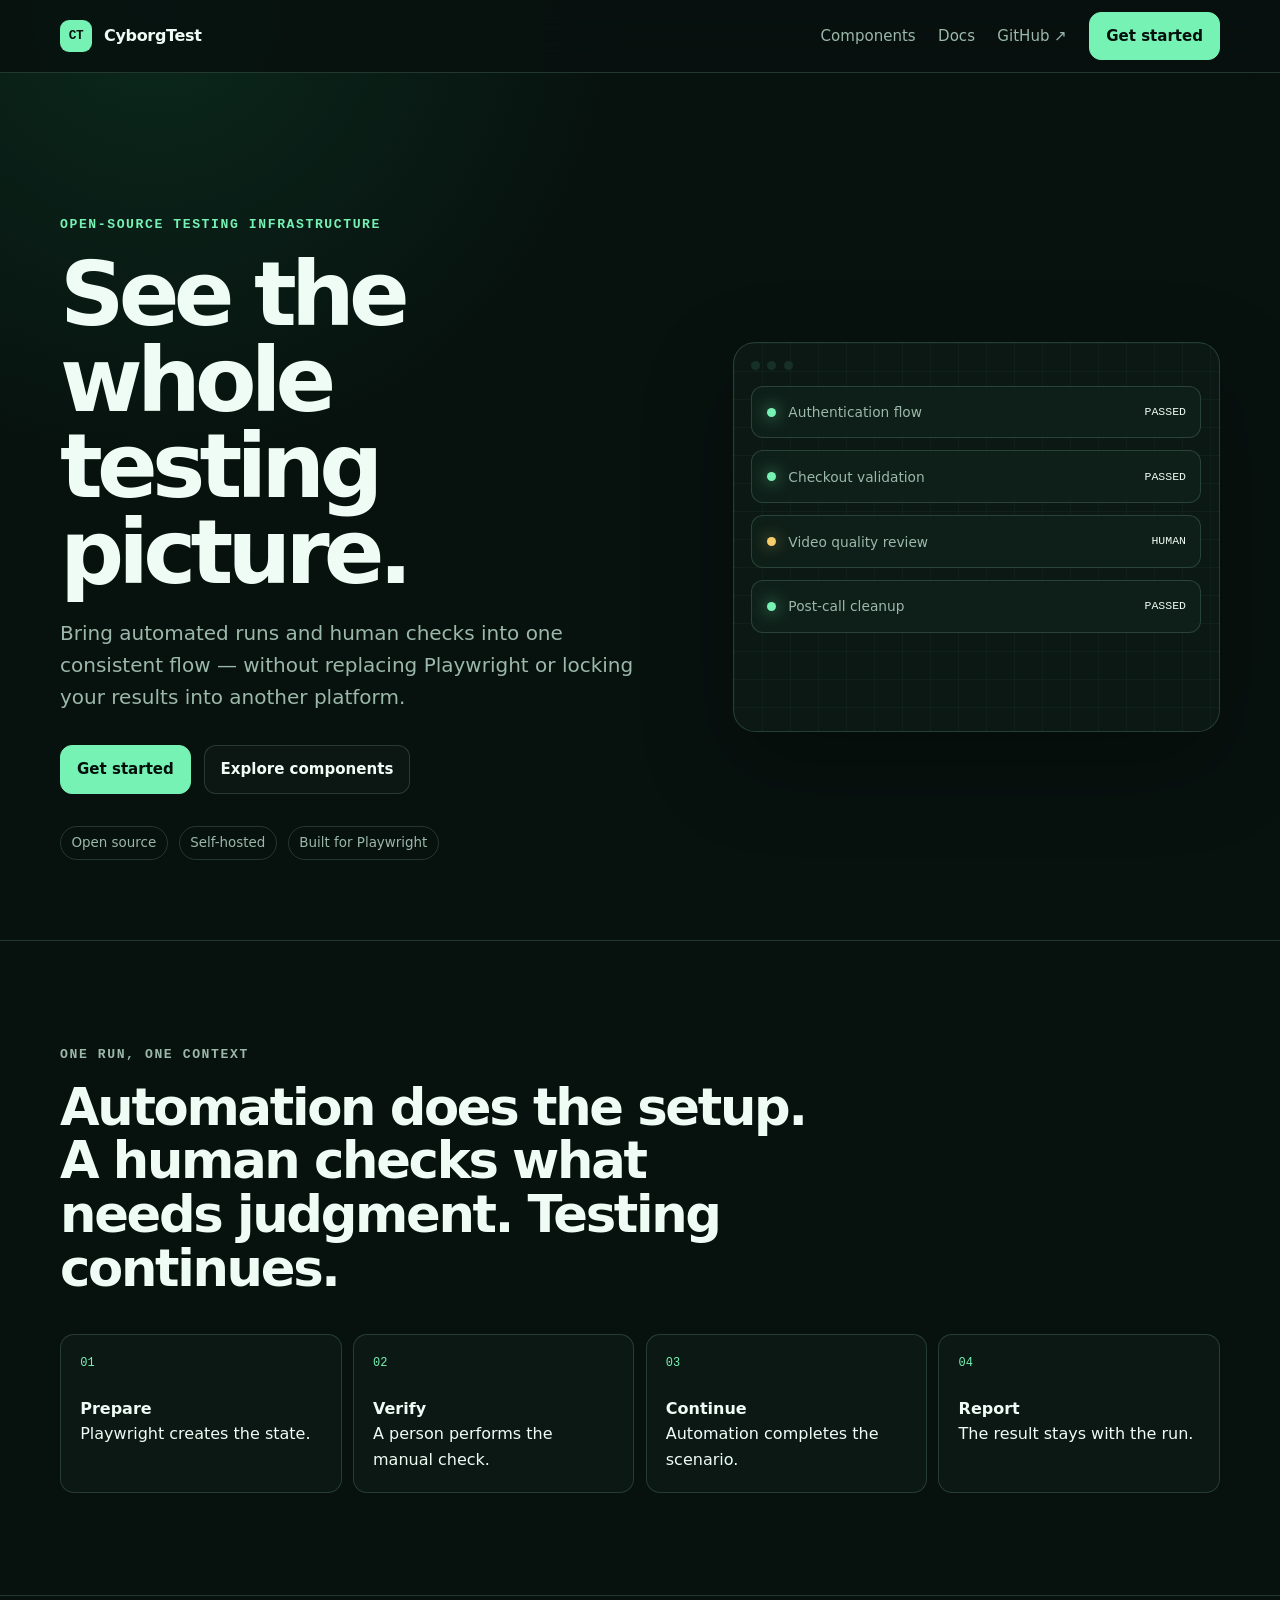
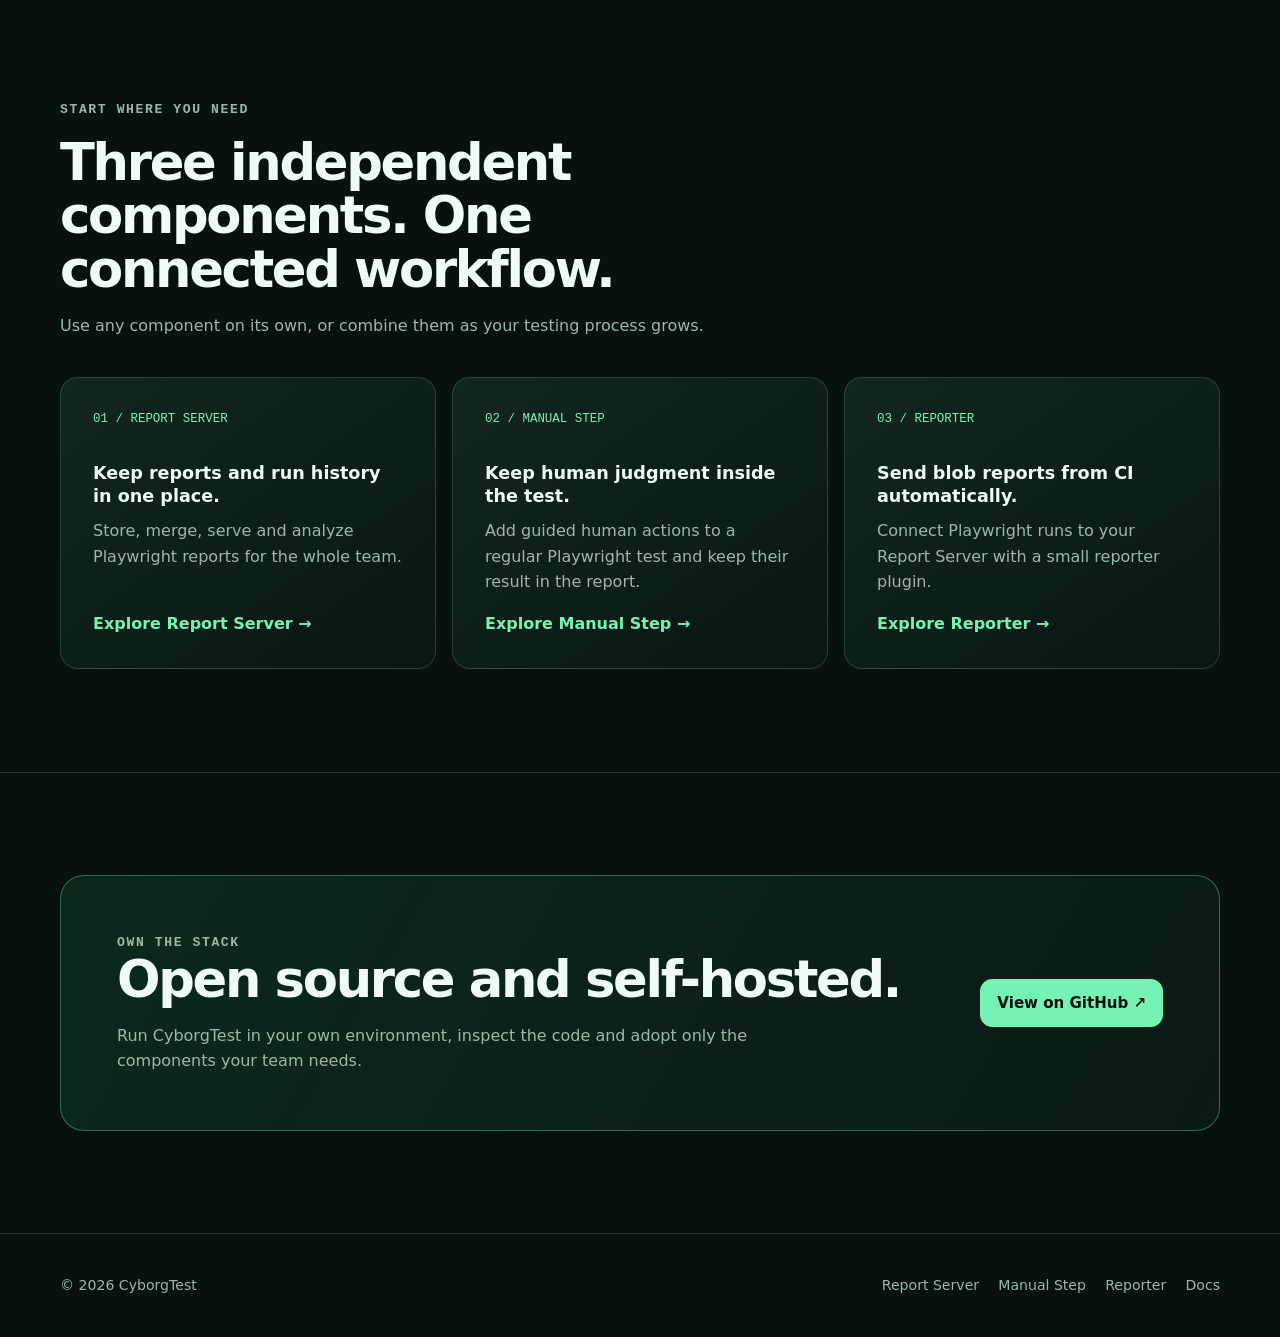
==== index.html @ 0b2dab6b "initial" ====
<!doctype html>
<html lang="en">
  <head>
    <meta charset="UTF-8" />
    <meta name="viewport" content="width=device-width, initial-scale=1.0" />
    <meta name="description" content="CyborgTest brings automated and human test results into one place." />
    <title>CyborgTest — One view of your testing</title>
    <link rel="icon" href="./assets/favicon.svg" type="image/svg+xml" />
    <link rel="stylesheet" href="./assets/styles.css" />
  </head>
  <body>
    <a class="skip-link" href="#main">Skip to content</a>
    <header class="site-header">
      <nav class="nav container" aria-label="Main navigation">
        <a class="brand" href="./" aria-label="CyborgTest home"><span class="brand-mark">CT</span><span>CyborgTest</span></a>
        <button class="nav-toggle" type="button" aria-expanded="false" aria-controls="nav-links" data-nav-toggle>Menu</button>
        <div class="nav-links" id="nav-links" data-nav-links>
          <a href="#components">Components</a>
          <a href="./docs/">Docs</a>
          <a href="https://github.com/CyborgTests" target="_blank" rel="noreferrer">GitHub ↗</a>
          <a class="button button-primary" href="./docs/">Get started</a>
        </div>
      </nav>
    </header>

    <main id="main">
      <section class="hero">
        <div class="hero-grid container">
          <div>
            <p class="eyebrow">Open-source testing infrastructure</p>
            <h1>See the whole testing picture.</h1>
            <p class="lead">Bring automated runs and human checks into one consistent flow — without replacing Playwright or locking your results into another platform.</p>
            <div class="hero-actions">
              <a class="button button-primary" href="./docs/">Get started</a>
              <a class="button button-secondary" href="#components">Explore components</a>
            </div>
            <div class="trust-row" aria-label="Product attributes">
              <span class="tag">Open source</span>
              <span class="tag">Self-hosted</span>
              <span class="tag">Built for Playwright</span>
            </div>
          </div>

          <div class="demo-frame" aria-label="Placeholder representation of a unified test run">
            <div class="window-bar"><span class="window-dot"></span><span class="window-dot"></span><span class="window-dot"></span></div>
            <div class="demo-stack">
              <div class="demo-row"><span class="status-dot"></span><span>Authentication flow</span><span class="status-label">PASSED</span></div>
              <div class="demo-row"><span class="status-dot"></span><span>Checkout validation</span><span class="status-label">PASSED</span></div>
              <div class="demo-row"><span class="status-dot manual"></span><span>Video quality review</span><span class="status-label">HUMAN</span></div>
              <div class="demo-row"><span class="status-dot"></span><span>Post-call cleanup</span><span class="status-label">PASSED</span></div>
            </div>
          </div>
        </div>
      </section>

      <section class="section section-border" id="workflow">
        <div class="container">
          <div class="section-heading">
            <p class="eyebrow">One run, one context</p>
            <h2>Automation does the setup. A human checks what needs judgment. Testing continues.</h2>
          </div>
          <div class="flow">
            <div class="flow-step"><strong>Prepare</strong><br />Playwright creates the state.</div>
            <div class="flow-step"><strong>Verify</strong><br />A person performs the manual check.</div>
            <div class="flow-step"><strong>Continue</strong><br />Automation completes the scenario.</div>
            <div class="flow-step"><strong>Report</strong><br />The result stays with the run.</div>
          </div>
        </div>
      </section>

      <section class="section section-border" id="components">
        <div class="container">
          <div class="section-heading">
            <p class="eyebrow">Start where you need</p>
            <h2>Three independent components. One connected workflow.</h2>
            <p>Use any component on its own, or combine them as your testing process grows.</p>
          </div>
          <div class="grid-3">
            <article class="card">
              <span class="card-index">01 / REPORT SERVER</span>
              <h3>Keep reports and run history in one place.</h3>
              <p>Store, merge, serve and analyze Playwright reports for the whole team.</p>
              <a class="text-link" href="./report-server/">Explore Report Server →</a>
            </article>
            <article class="card">
              <span class="card-index">02 / MANUAL STEP</span>
              <h3>Keep human judgment inside the test.</h3>
              <p>Add guided human actions to a regular Playwright test and keep their result in the report.</p>
              <a class="text-link" href="./manual-step/">Explore Manual Step →</a>
            </article>
            <article class="card">
              <span class="card-index">03 / REPORTER</span>
              <h3>Send blob reports from CI automatically.</h3>
              <p>Connect Playwright runs to your Report Server with a small reporter plugin.</p>
              <a class="text-link" href="./reporter/">Explore Reporter →</a>
            </article>
          </div>
        </div>
      </section>

      <section class="section section-border">
        <div class="container">
          <div class="cta-panel">
            <div>
              <p class="eyebrow">Own the stack</p>
              <h2>Open source and self-hosted.</h2>
              <p>Run CyborgTest in your own environment, inspect the code and adopt only the components your team needs.</p>
            </div>
            <a class="button button-primary" href="https://github.com/CyborgTests" target="_blank" rel="noreferrer">View on GitHub ↗</a>
          </div>
        </div>
      </section>
    </main>

    <footer class="site-footer">
      <div class="footer-row container">
        <span>© <span data-year></span> CyborgTest</span>
        <div class="footer-links"><a href="./report-server/">Report Server</a><a href="./manual-step/">Manual Step</a><a href="./reporter/">Reporter</a><a href="./docs/">Docs</a></div>
      </div>
    </footer>
    <script src="./assets/site.js"></script>
  </body>
</html>
---- assets/styles.css ----
:root {
  --bg: #07110e;
  --bg-soft: #0b1814;
  --surface: #10211b;
  --surface-strong: #173027;
  --line: rgba(180, 255, 217, 0.16);
  --text: #eefcf5;
  --muted: #9bb8aa;
  --accent: #77f2b5;
  --accent-strong: #29d888;
  --max-width: 1160px;
  --radius: 18px;
}

* {
  box-sizing: border-box;
}

html {
  scroll-behavior: smooth;
}

body {
  margin: 0;
  color: var(--text);
  background:
    radial-gradient(circle at 12% 0%, rgba(41, 216, 136, 0.12), transparent 30rem),
    var(--bg);
  font-family: Inter, ui-sans-serif, system-ui, -apple-system, BlinkMacSystemFont, "Segoe UI", sans-serif;
  line-height: 1.6;
}

a {
  color: inherit;
  text-decoration: none;
}

button,
a {
  -webkit-tap-highlight-color: transparent;
}

.skip-link {
  position: absolute;
  left: 1rem;
  top: -5rem;
  z-index: 20;
  padding: 0.75rem 1rem;
  color: #04100b;
  background: var(--accent);
  border-radius: 10px;
}

.skip-link:focus {
  top: 1rem;
}

.container {
  width: min(calc(100% - 2rem), var(--max-width));
  margin-inline: auto;
}

.site-header {
  position: sticky;
  top: 0;
  z-index: 10;
  border-bottom: 1px solid var(--line);
  background: rgba(7, 17, 14, 0.86);
  backdrop-filter: blur(18px);
}

.nav {
  min-height: 72px;
  display: flex;
  align-items: center;
  justify-content: space-between;
  gap: 2rem;
}

.brand {
  display: inline-flex;
  align-items: center;
  gap: 0.75rem;
  font-weight: 760;
  letter-spacing: -0.02em;
}

.brand-mark {
  width: 32px;
  height: 32px;
  display: grid;
  place-items: center;
  color: #04100b;
  background: var(--accent);
  border-radius: 9px;
  font-family: ui-monospace, SFMono-Regular, Menlo, monospace;
  font-size: 0.8rem;
  font-weight: 900;
}

.nav-links {
  display: flex;
  align-items: center;
  gap: 1.4rem;
  color: var(--muted);
  font-size: 0.94rem;
}

.nav-links a:hover,
.nav-links a[aria-current="page"] {
  color: var(--text);
}

.nav-toggle {
  display: none;
  padding: 0.6rem;
  border: 1px solid var(--line);
  color: var(--text);
  background: var(--surface);
  border-radius: 10px;
  font: inherit;
}

.button {
  min-height: 46px;
  display: inline-flex;
  align-items: center;
  justify-content: center;
  gap: 0.55rem;
  padding: 0.7rem 1rem;
  border: 1px solid var(--line);
  border-radius: 12px;
  font-size: 0.94rem;
  font-weight: 700;
  transition: transform 160ms ease, border-color 160ms ease, background 160ms ease;
}

.button:hover {
  transform: translateY(-2px);
  border-color: rgba(119, 242, 181, 0.55);
}

.button-primary {
  color: #04100b;
  background: var(--accent);
  border-color: var(--accent);
}

.button-secondary {
  background: rgba(255, 255, 255, 0.025);
}

.hero {
  padding: clamp(5rem, 11vw, 9rem) 0 5rem;
}

.hero-grid {
  display: grid;
  grid-template-columns: minmax(0, 1.1fr) minmax(340px, 0.9fr);
  align-items: center;
  gap: clamp(2.5rem, 6vw, 6rem);
}

.eyebrow {
  margin: 0 0 1rem;
  color: var(--accent);
  font-family: ui-monospace, SFMono-Regular, Menlo, monospace;
  font-size: 0.82rem;
  font-weight: 750;
  letter-spacing: 0.12em;
  text-transform: uppercase;
}

h1,
h2,
h3,
p {
  margin-top: 0;
}

h1 {
  max-width: 820px;
  margin-bottom: 1.4rem;
  font-size: clamp(3rem, 7vw, 6.2rem);
  line-height: 0.96;
  letter-spacing: -0.065em;
}

.component-hero h1 {
  font-size: clamp(3rem, 6vw, 5.4rem);
}

h2 {
  margin-bottom: 1rem;
  font-size: clamp(2rem, 4vw, 3.4rem);
  line-height: 1.05;
  letter-spacing: -0.045em;
}

h3 {
  margin-bottom: 0.65rem;
  font-size: 1.1rem;
  line-height: 1.3;
}

.lead {
  max-width: 690px;
  margin-bottom: 2rem;
  color: var(--muted);
  font-size: clamp(1.05rem, 2vw, 1.25rem);
}

.hero-actions,
.card-actions {
  display: flex;
  flex-wrap: wrap;
  gap: 0.8rem;
}

.trust-row {
  margin-top: 2rem;
  display: flex;
  flex-wrap: wrap;
  gap: 0.7rem;
  color: var(--muted);
  font-size: 0.84rem;
}

.tag {
  padding: 0.35rem 0.65rem;
  border: 1px solid var(--line);
  border-radius: 999px;
}

.demo-frame,
.placeholder-frame {
  position: relative;
  min-height: 390px;
  overflow: hidden;
  border: 1px solid var(--line);
  border-radius: calc(var(--radius) + 4px);
  background:
    linear-gradient(rgba(119, 242, 181, 0.035) 1px, transparent 1px),
    linear-gradient(90deg, rgba(119, 242, 181, 0.035) 1px, transparent 1px),
    var(--bg-soft);
  background-size: 28px 28px;
  box-shadow: 0 32px 90px rgba(0, 0, 0, 0.25);
}

.demo-frame {
  padding: 1.1rem;
}

.window-bar {
  display: flex;
  align-items: center;
  gap: 0.45rem;
  margin-bottom: 1rem;
}

.window-dot {
  width: 9px;
  height: 9px;
  border-radius: 999px;
  background: var(--surface-strong);
}

.demo-stack {
  display: grid;
  gap: 0.75rem;
}

.demo-row {
  display: grid;
  grid-template-columns: auto 1fr auto;
  align-items: center;
  gap: 0.8rem;
  padding: 0.9rem;
  border: 1px solid var(--line);
  background: rgba(16, 33, 27, 0.85);
  border-radius: 12px;
  color: var(--muted);
  font-size: 0.86rem;
}

.status-dot {
  width: 9px;
  height: 9px;
  border-radius: 999px;
  background: var(--accent);
  box-shadow: 0 0 16px rgba(119, 242, 181, 0.8);
}

.status-dot.manual {
  background: #f6cd69;
  box-shadow: 0 0 16px rgba(246, 205, 105, 0.6);
}

.status-label {
  color: var(--text);
  font-family: ui-monospace, SFMono-Regular, Menlo, monospace;
  font-size: 0.72rem;
}

.section {
  padding: clamp(4rem, 8vw, 7rem) 0;
}

.section-border {
  border-top: 1px solid var(--line);
}

.section-heading {
  max-width: 760px;
  margin-bottom: 2.4rem;
}

.section-heading p,
.card p,
.content-card p {
  color: var(--muted);
}

.grid-3 {
  display: grid;
  grid-template-columns: repeat(3, minmax(0, 1fr));
  gap: 1rem;
}

.grid-2 {
  display: grid;
  grid-template-columns: repeat(2, minmax(0, 1fr));
  gap: 1rem;
}

.card,
.content-card {
  min-height: 100%;
  padding: clamp(1.3rem, 3vw, 2rem);
  border: 1px solid var(--line);
  border-radius: var(--radius);
  background: linear-gradient(145deg, rgba(23, 48, 39, 0.7), rgba(11, 24, 20, 0.8));
}

.card {
  display: flex;
  flex-direction: column;
}

.card p {
  flex: 1;
}

.card-index {
  margin-bottom: 2rem;
  color: var(--accent);
  font-family: ui-monospace, SFMono-Regular, Menlo, monospace;
  font-size: 0.78rem;
}

.text-link {
  color: var(--accent);
  font-weight: 700;
}

.text-link:hover {
  color: var(--text);
}

.flow {
  display: grid;
  grid-template-columns: repeat(4, 1fr);
  gap: 0.7rem;
  counter-reset: flow;
}

.flow-step {
  min-height: 150px;
  padding: 1.2rem;
  border: 1px solid var(--line);
  border-radius: 14px;
  background: var(--bg-soft);
}

.flow-step::before {
  counter-increment: flow;
  content: "0" counter(flow);
  display: block;
  margin-bottom: 1.4rem;
  color: var(--accent);
  font-family: ui-monospace, SFMono-Regular, Menlo, monospace;
  font-size: 0.75rem;
}

.placeholder-frame {
  display: grid;
  place-items: center;
  padding: 2rem;
  color: var(--muted);
  text-align: center;
}

.placeholder-frame strong {
  display: block;
  margin-bottom: 0.35rem;
  color: var(--text);
}

.component-content {
  display: grid;
  grid-template-columns: 0.8fr 1.2fr;
  gap: clamp(2rem, 6vw, 6rem);
}

.check-list {
  margin: 0;
  padding: 0;
  list-style: none;
}

.check-list li {
  position: relative;
  padding: 0.75rem 0 0.75rem 1.6rem;
  border-bottom: 1px solid var(--line);
  color: var(--muted);
}

.check-list li::before {
  content: "→";
  position: absolute;
  left: 0;
  color: var(--accent);
}

.cta-panel {
  display: flex;
  align-items: center;
  justify-content: space-between;
  gap: 2rem;
  padding: clamp(1.5rem, 5vw, 3.5rem);
  border: 1px solid rgba(119, 242, 181, 0.35);
  border-radius: calc(var(--radius) + 6px);
  background: linear-gradient(120deg, rgba(41, 216, 136, 0.12), rgba(16, 33, 27, 0.55));
}

.cta-panel p {
  max-width: 650px;
  margin-bottom: 0;
  color: var(--muted);
}

.site-footer {
  padding: 2.5rem 0;
  border-top: 1px solid var(--line);
  color: var(--muted);
  font-size: 0.88rem;
}

.footer-row {
  display: flex;
  align-items: center;
  justify-content: space-between;
  gap: 2rem;
}

.footer-links {
  display: flex;
  flex-wrap: wrap;
  gap: 1.2rem;
}

@media (max-width: 860px) {
  .hero-grid,
  .component-content,
  .grid-3,
  .grid-2 {
    grid-template-columns: 1fr;
  }

  .flow {
    grid-template-columns: repeat(2, 1fr);
  }

  .nav-toggle {
    display: inline-flex;
  }

  .nav-links {
    position: absolute;
    left: 1rem;
    right: 1rem;
    top: calc(100% + 0.6rem);
    display: none;
    padding: 1rem;
    flex-direction: column;
    align-items: stretch;
    background: var(--surface);
    border: 1px solid var(--line);
    border-radius: 14px;
  }

  .nav-links.is-open {
    display: flex;
  }

  .nav-links .button {
    width: 100%;
  }
}

@media (max-width: 560px) {
  h1 {
    font-size: clamp(2.8rem, 17vw, 4.4rem);
  }

  .flow {
    grid-template-columns: 1fr;
  }

  .cta-panel,
  .footer-row {
    align-items: flex-start;
    flex-direction: column;
  }

  .demo-frame,
  .placeholder-frame {
    min-height: 320px;
  }
}

@media (prefers-reduced-motion: reduce) {
  html {
    scroll-behavior: auto;
  }

  *,
  *::before,
  *::after {
    transition-duration: 0.01ms !important;
  }
}
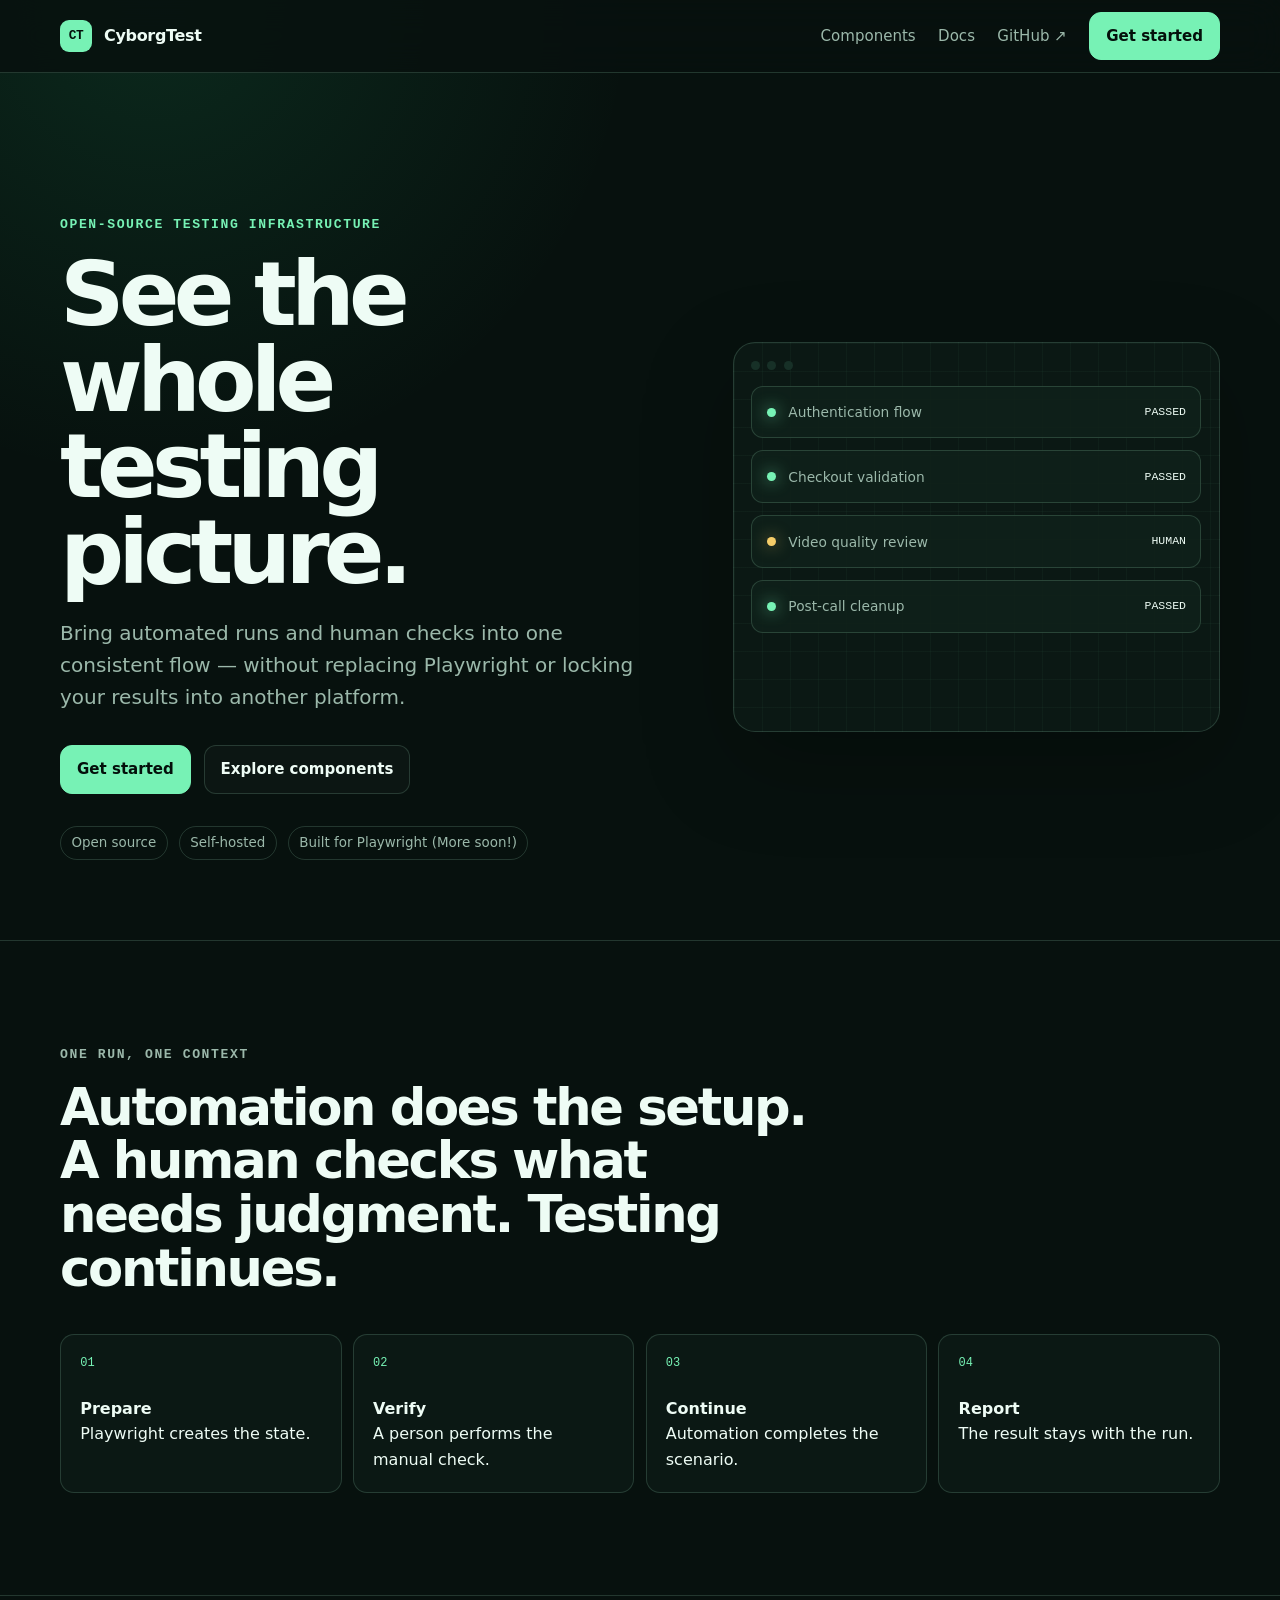
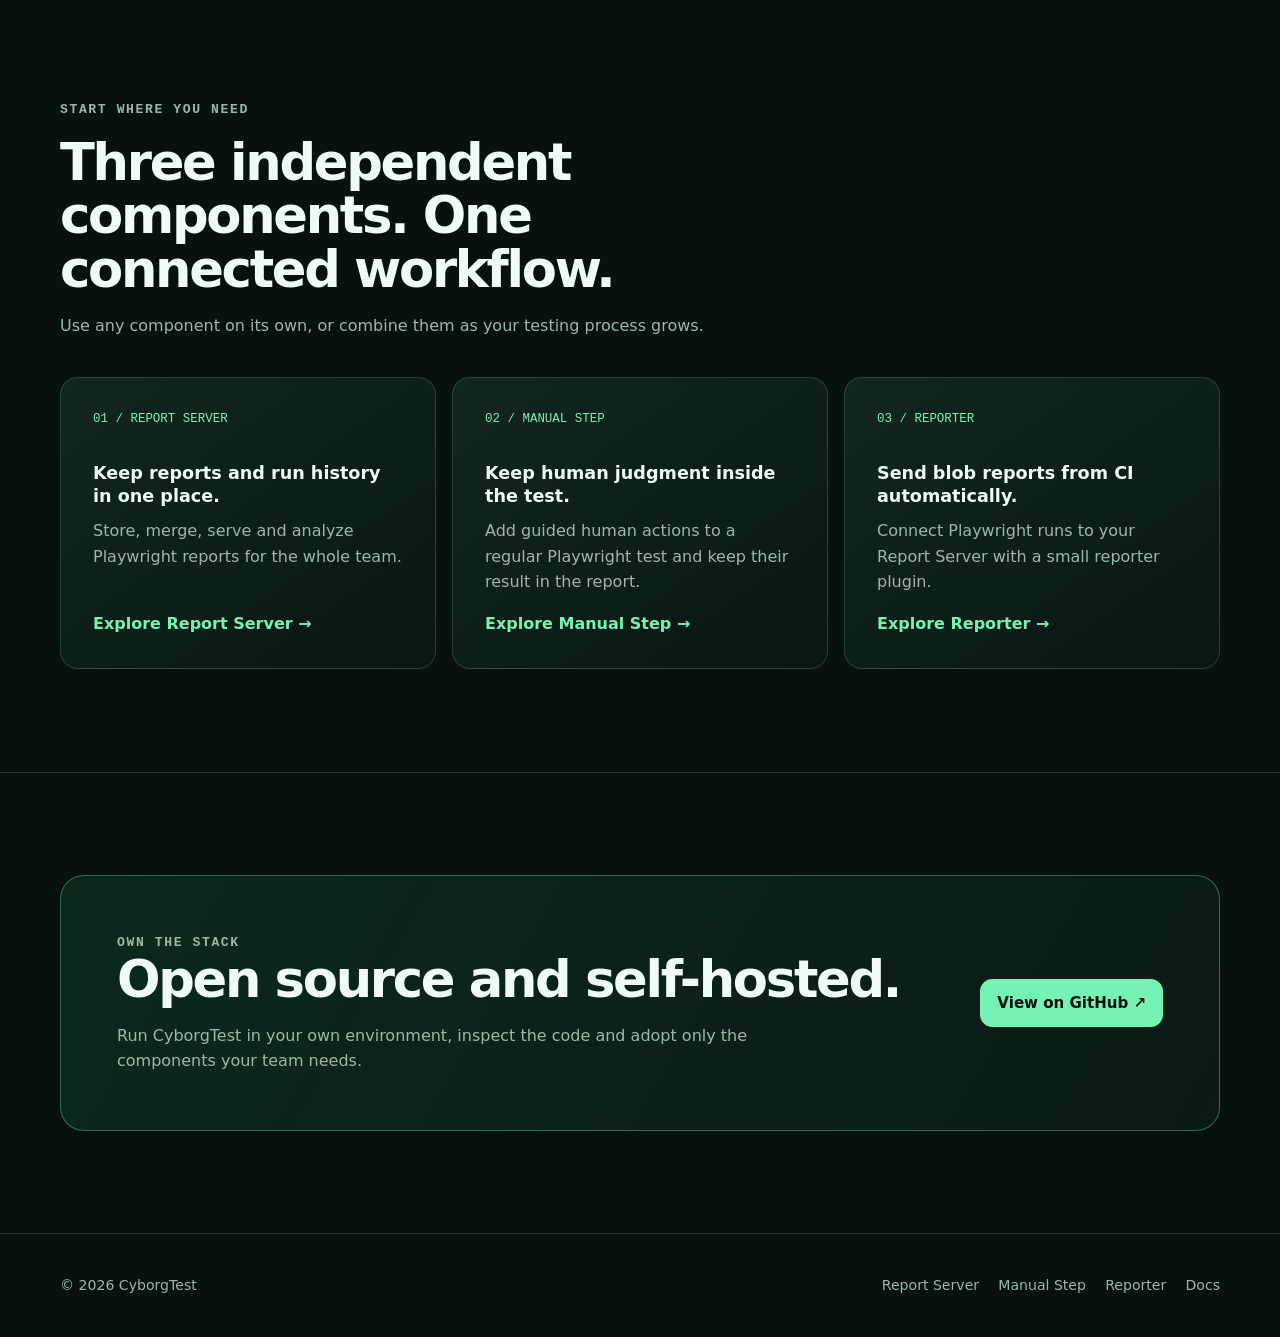
==== commit 1831fec1: "Update tag text for Playwright description" ====
--- a/index.html
+++ b/index.html
@@ -37,7 +37,7 @@
             <div class="trust-row" aria-label="Product attributes">
               <span class="tag">Open source</span>
               <span class="tag">Self-hosted</span>
-              <span class="tag">Built for Playwright</span>
+              <span class="tag">Built for Playwright (More soon!)</span>
             </div>
           </div>
 
